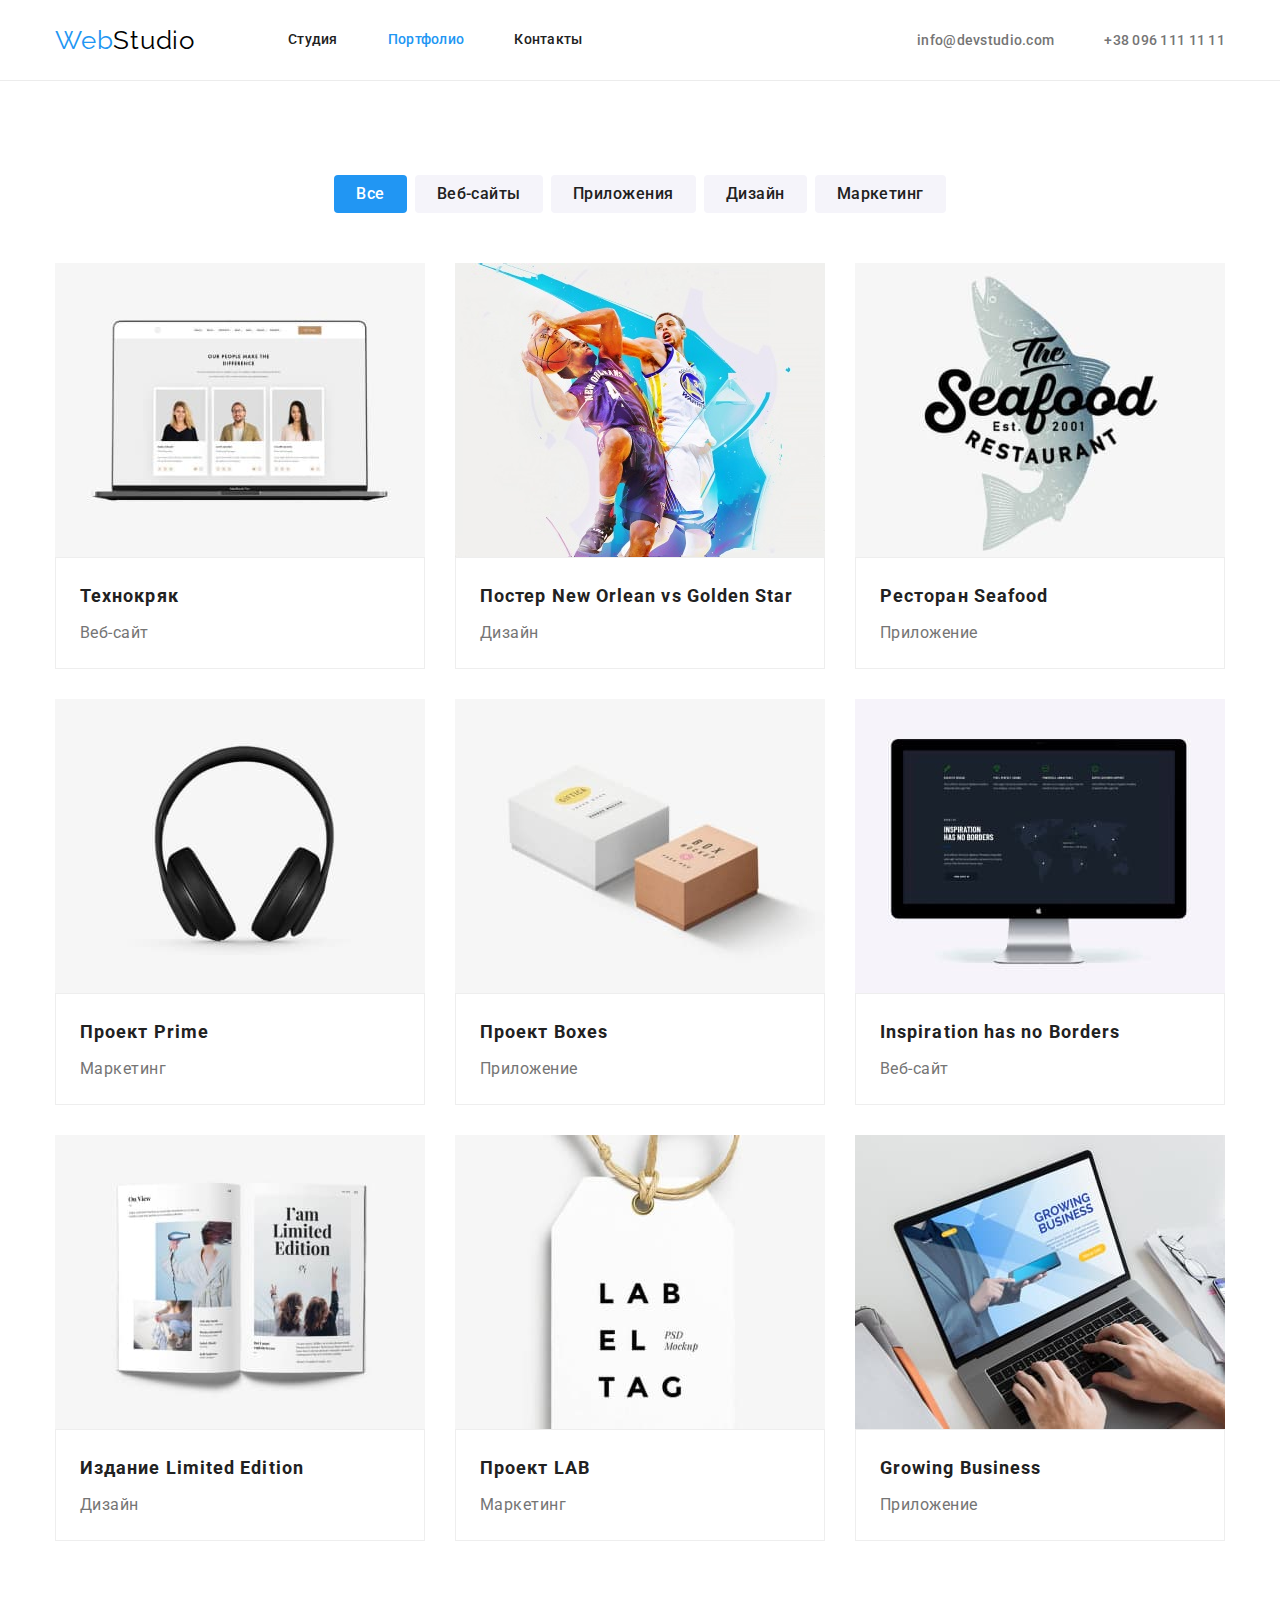
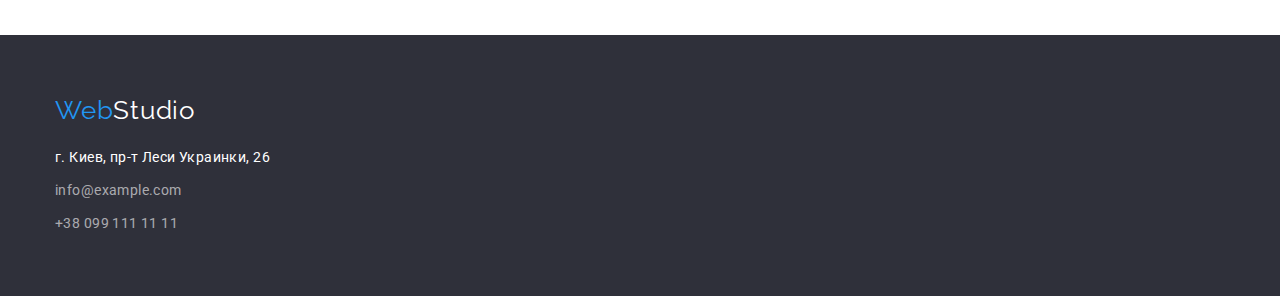
==== portfolio.html @ 43770d32 "start" ====
<!DOCTYPE html>
<html lang="ru">
  <head>
    <meta charset="UTF-8" />
    <meta http-equiv="X-UA-Compatible" content="IE=edge" />
    <meta name="viewport" content="width=device-width, initial-scale=1.0" />
    <title>Портфолио</title>
    <link rel="preconnect" href="https://fonts.googleapis.com" />
    <link rel="preconnect" href="https://fonts.gstatic.com" crossorigin />
    <link
      href="https://fonts.googleapis.com/css2?family=Raleway:wght@700&family=Roboto:wght@400;500;700;900&display=swap"
      rel="stylesheet"
    />
    <link
      rel="stylesheet"
      href="https://cdn.jsdelivr.net/npm/modern-normalize@1.1.0/modern-normalize.min.css"
    />
    <link rel="stylesheet" href="./css/styles.css" />
  </head>

  <body>
    <header class="header underline">
      <div class="conteiner header">
        <nav class="header-logo">
          <a lang="en" href="./index.html" class="logo link"
            >Web<span class="logo-ins">Studio</span></a
          >
          <ul class="site-nav list">
            <li class="item"><a class="link" href="./index.html">Студия</a></li>
            <li class="item"><a class="link current" href="./portfolio.html">Портфолио</a></li>
            <li class="item"><a class="link" href="">Контакты</a></li>
          </ul>
        </nav>
        <ul class="site-contact list">
          <li class="list">
            <a class="link" href="mailto:info@devstudio.com">info@devstudio.com</a>
          </li>
          <li class="list">
            <a class="link" href="tel:+380961111111">+38 096 111 11 11</a>
          </li>
        </ul>
      </div>
    </header>
    <main>
      <!-- секция портфолио фильтр -->
      <section class="section">
        <div class="conteiner">
          <h1 hidden>портфолио по категориям</h1>
          <ul class="portfolio-filter">
            <li class="list">
              <button class="portfolio-btn current-btn" type="button">Все</button>
            </li>
            <li class="list"><button class="portfolio-btn" type="button">Веб-сайты</button></li>
            <li class="list"><button class="portfolio-btn" type="button">Приложения</button></li>
            <li class="list"><button class="portfolio-btn" type="button">Дизайн</button></li>
            <li class="list"><button class="portfolio-btn" type="button">Маркетинг</button></li>
          </ul>

          <ul class="example-card">
            <li class="list">
              <a class="link" href="">
                <img
                  src="./images/portfolio/img-tekhnokr.jpg"
                  alt="образец сайта на ноутбуке"
                  width="370"
                  height="294"
                />
                <div class="example-name">
                  <h2 class="portfolio-title-text">Технокряк</h2>
                  <p class="portfolio-text">Веб-сайт</p>
                </div>
              </a>
            </li>
            <li class="list">
              <a class="link" href=""
                ><img
                  src="./images/portfolio/img-new-orlean.jpg"
                  alt="игра в баскетбол"
                  width="370"
                  height="294"
                />
                <div class="example-name">
                  <h2 class="portfolio-title-text">
                    Постер <span lang="en">New Orlean vs Golden Star</span>
                  </h2>
                  <p class="portfolio-text">Дизайн</p>
                </div>
              </a>
            </li>
            <li class="list">
              <a class="link" href="">
                <img
                  src="./images/portfolio/img-seafood.jpg"
                  alt="логотип ресторана с рыбой"
                  width="370"
                  height="294"
                />
                <div class="example-name">
                  <h2 class="portfolio-title-text">Ресторан <span lang="en">Seafood</span></h2>
                  <p class="portfolio-text">Приложение</p>
                </div>
              </a>
            </li>
            <li class="list">
              <a class="link" href="">
                <img
                  src="./images/portfolio/img-prime.jpg"
                  alt="фотография наушники"
                  width="370"
                  height="294"
                />
                <div class="example-name">
                  <h2 class="portfolio-title-text">Проект <span lang="en">Prime</span></h2>
                  <p class="portfolio-text">Маркетинг</p>
                </div>
              </a>
            </li>
            <li class="list">
              <a class="link" href="">
                <img
                  src="./images/portfolio/img-boxes.jpg"
                  alt="две коробки на столе"
                  width="370"
                  height="294"
                />
                <div class="example-name">
                  <h2 class="portfolio-title-text">Проект <span lang="en">Boxes</span></h2>
                  <p class="portfolio-text">Приложение</p>
                </div>
              </a>
            </li>
            <li class="list">
              <a class="link" href="">
                <img
                  src="./images/portfolio/img-inspiration.jpg"
                  alt="вид сайта на мониторе"
                  width="370"
                  height="294"
                />
                <div class="example-name">
                  <h2 class="portfolio-title-text" lang="en">Inspiration has no Borders</h2>
                  <p class="portfolio-text">Веб-сайт</p>
                </div>
              </a>
            </li>
            <li class="list">
              <a class="link" href="">
                <img
                  src="./images/portfolio/img-limit-edit.jpg"
                  alt="раскрытый журнал"
                  width="370"
                  height="294"
                />
                <div class="example-name">
                  <h2 class="portfolio-title-text">
                    Издание <span lang="en">Limited Edition</span>
                  </h2>
                  <p class="portfolio-text">Дизайн</p>
                </div>
              </a>
            </li>
            <li class="list">
              <a class="link" href="">
                <img
                  src="./images/portfolio/img-lab.jpg"
                  alt="фотография бирки"
                  width="370"
                  height="294"
                />
                <div class="example-name">
                  <h2 class="portfolio-title-text">Проект <span lang="en">LAB</span></h2>
                  <p class="portfolio-text">Маркетинг</p>
                </div>
              </a>
            </li>
            <li class="list">
              <a class="link" href="">
                <img
                  src="./images/portfolio/img-growing.jpg"
                  alt="просмотр сайта на ноутбуке"
                  width="370"
                  height="294"
                />
                <div class="example-name">
                  <h2 class="portfolio-title-text" lang="en">Growing Business</h2>
                  <p class="portfolio-text">Приложение</p>
                </div>
              </a>
            </li>
          </ul>
        </div>
      </section>
    </main>
    <footer class="footer">
      <div class="conteiner">
        <a lang="en" href="index.html" class="logo link logo-footer"
          >Web<span class="logo-ins-wt">Studio</span></a
        >
        <address class="footer-adress">
          <ul class="site-address">
            <li class="list address">
              <a
                class="link adr"
                href="https://goo.gl/maps/mTqveM3o7h9tDFsGA"
                target="_blank"
                rel="noopener noreferrer"
                >г. Киев, пр-т Леси Украинки, 26</a
              >
            </li>
            <li class="list">
              <a class="link" href="mailto:info@example.com">info@example.com</a>
            </li>
            <li class="list"><a class="link" href="tel:+380991111111">+38 099 111 11 11</a></li>
          </ul>
        </address>
      </div>
    </footer>
  </body>
</html>
---- css/styles.css ----
:root {
  --main-text-color: #212121;
  --text-color: #757575;
  --text-focus-color: #2196f3;
  --main-bg-color: #ffffff;
  --hero-bg-color: #2f303a;
  --team-bg-color: #f5f4fa;
  --footer-bg-color: #2f303a;
  --hero-btn-hover: #188ce8;
  --logo-color: #000000;
  --hero-underline: #ececec;
}
h1,
h2,
h3,
h4,
h5 {
  margin: 0;
}
ul {
  margin: 0;
  padding: 0;
}

p {
  margin: 0;
}
img {
  display: block;
  max-width: 100%;
  height: auto;
}

.conteiner {
  margin: 0 auto;
  width: 1200px;
  padding-left: 15px;
  padding-right: 15px;
}
.section {
  padding: 94px 0;
}
body {
  font-family: 'Roboto', sans-serif;
  color: var(--text-color);
  background-color: var(--main-bg-color);
  font-size: 14px;
}
.list {
  padding: 0;
  margin: 0;
  list-style: none;
}
.link {
  text-decoration: none;
  font-style: normal;
}
/* --------- Header section --------- */
.header.conteiner {
  display: flex;
  align-items: center;
}
.header-logo {
  display: flex;
  align-items: center;
}

.underline {
  border-bottom: 1px solid var(--hero-underline);
}
.logo {
  font-family: 'Raleway', sans-serif;
  color: var(--text-focus-color);
  font-size: 26px;
  line-height: 1.19;
  letter-spacing: 0.03em;
  margin-right: 93px;
}

.site-contact {
  margin-left: auto;
}

.logo-ins {
  color: var(--logo-color);
}
.site-nav {
  display: flex;
}

.site-nav .item:not(:last-child) {
  margin-right: 50px;
}

.site-nav .link {
  display: block;
  padding-top: 32px;
  padding-bottom: 32px;
  font-family: 'Roboto', sans-serif;
  font-weight: 500;
  line-height: 1.14;
  letter-spacing: 0.02em;
  color: var(--main-text-color);
}
.site-nav .link:hover,
.site-nav .link:focus {
  color: var(--text-focus-color);
}
.link.current {
  color: var(--text-focus-color);
}

.site-contact .link {
  font-weight: 500;
  font-size: 14px;
  line-height: 1.14;
  letter-spacing: 0.02em;
  color: var(--text-color);
}

.site-contact {
  display: flex;
}
.site-contact .list + .list {
  margin-left: 50px;
}

.site-contact .link:hover,
.site-contact .link:focus {
  color: var(--text-focus-color);
}
/* --------- Hero section --------- */
.hero {
  padding: 200px 0;
  text-align: center;
  max-width: 1600px;
  margin: 0 auto;
  background-color: var(--hero-bg-color);

  background-image: linear-gradient(rgba(47, 48, 58, 0.4), rgba(47, 48, 58, 0.4)),
    url(../images/bg-img.jpg);
  background-repeat: no-repeat;
  background-position: center;
  background-size: cover;
}
.hero-text {
  margin-top: 0;
  margin-bottom: 30px;
  font-size: 44px;
  line-height: 1.36;
  letter-spacing: 0.06em;
  text-transform: uppercase;
  color: var(--main-bg-color);
}

.hero-btn {
  display: inline;
  box-shadow: 0px 4px 4px rgba(0, 0, 0, 0.15);
  border: 0;
  border-radius: 4px;
  padding: 10px 32px 10px 32px;
  cursor: pointer;
  font-family: inherit;
  font-weight: 700;
  font-size: 16px;
  line-height: 1.88;
  letter-spacing: 0.06em;
  background-color: var(--text-focus-color);
  color: var(--main-bg-color);
}

.hero-btn:hover,
.hero-btn:focus {
  background-color: var(--hero-btn-hover);
}
/* --------- Особенности section --------- */
.section-title-text {
  font-size: 14px;
  line-height: 1.14;
  letter-spacing: 0.03em;
  text-transform: uppercase;

  color: var(--main-text-color);
}
.specs {
  display: flex;
}
.specs .list:not(:last-child) {
  margin-right: 30px;
}
.section-text {
  font-size: 14px;
  line-height: 1.71;
  letter-spacing: 0.03em;
  margin-top: 10px;
  margin-bottom: 0;
}
/* --------- чем мы занимаемся section --------- */
.section-main-text {
  margin-bottom: 50px;
  text-align: center;
  font-size: 36px;
  line-height: 1.17;
  letter-spacing: 0.03em;
  color: var(--main-text-color);
}
.section.our-works {
  padding-top: 0%;
}
.work-example {
  display: flex;
  justify-content: space-between;
}

/* --------- наша команда section --------- */
.section-team {
  background-color: var(--team-bg-color);
}
.workers-name {
  padding-top: 30px;
  padding-bottom: 30px;
  background-color: var(--main-bg-color);
  text-align: center;
  border-radius: 0px 0px 4px 4px;
}

.team-name {
  font-weight: 500;
  font-size: 16px;
  line-height: 1.19;
  letter-spacing: 0.03em;
  color: var(--main-text-color);
  margin-bottom: 9px;
}
.team-prof {
  font-size: 16px;
  line-height: 1.19;
  letter-spacing: 0.03em;
  margin-bottom: 16px;
}
.workers-cards {
  display: flex;
  justify-content: space-between;
}
.conteiner-workers {
  width: 270px;
  box-shadow: 0px 1px 3px rgba(0, 0, 0, 0.12), 0px 1px 1px rgba(0, 0, 0, 0.14),
    0px 2px 1px rgba(0, 0, 0, 0.2);
  border-radius: 0px 0px 4px 4px;
}
.conteiner-team {
  padding-bottom: 94px;
}
.workers-social-list {
  display: flex;
  justify-content: center;
  background-color: transparent;
}
.workers-social-item + .workers-social-item {
  margin-left: 10px;
}
.workers-social-link {
  width: 44px;
  height: 44px;
  border-radius: 50%;
  display: block;
  background-color: tomato;
}

/* --------- footer section --------- */
.logo-ins-wt {
  color: var(--main-bg-color);
}
.footer {
  padding: 60px 0;
  background-color: var(--footer-bg-color);
}
.footer-adress {
  font-style: normal;
  margin-top: 20px;
}
.site-address .link {
  font-size: 14px;
  line-height: 1.71;
  letter-spacing: 0.03em;
  color: rgba(255, 255, 255, 0.6);
}
.site-address .link:hover,
.site-address .link:focus {
  color: var(--text-focus-color);
}
.site-address .adr {
  color: var(--main-bg-color);
}
.logo-footer {
  display: inline-block;
  margin-right: 0;
}

.site-address .list {
  display: block;
}
.site-address .list:not(:last-child) {
  margin-bottom: 9px;
}

/* --------- СТРАНИЦА ПОРТФОЛИО --------- */

.portfolio-btn {
  cursor: pointer;
  padding: 6px 22px;
  border-radius: 4px;
  border: 0;
  font-family: inherit;
  font-weight: 500;
  font-size: 16px;
  line-height: 1.625;
  letter-spacing: 0.03em;
  color: var(--main-text-color);
  background-color: var(--team-bg-color);
}
.current-btn {
  color: var(--main-bg-color);
  background-color: var(--text-focus-color);
}

.portfolio-btn:hover,
.portfolio-btn:focus {
  color: var(--main-bg-color);
  background-color: var(--text-focus-color);
}

.portfolio-filter .list:not(:last-child) {
  margin-right: 8px;
}

.portfolio-filter {
  display: flex;
  justify-content: center;
}
.example-card {
  display: flex;
  flex-wrap: wrap;
  margin-top: 50px;
}

.example-card .list {
  margin-right: 30px;
  margin-bottom: 30px;
}
.example-name {
  border: 1px solid #eeeeee;
  padding: 20px 24px;
}
.example-card .list:nth-child(3n) {
  margin-right: 0;
}
.example-card .list:nth-last-child(-n + 3) {
  margin-bottom: 0;
}

.portfolio-title-text {
  font-weight: 700;
  font-size: 18px;
  line-height: 2;
  letter-spacing: 0.06em;
  color: var(--main-text-color);
}

.portfolio-text {
  font-size: 16px;
  line-height: 1.88;
  letter-spacing: 0.03em;
  color: var(--text-color);
  margin-top: 4px;
}

.conteiner-example {
  margin-top: 56px;
  padding-bottom: 94px;
}
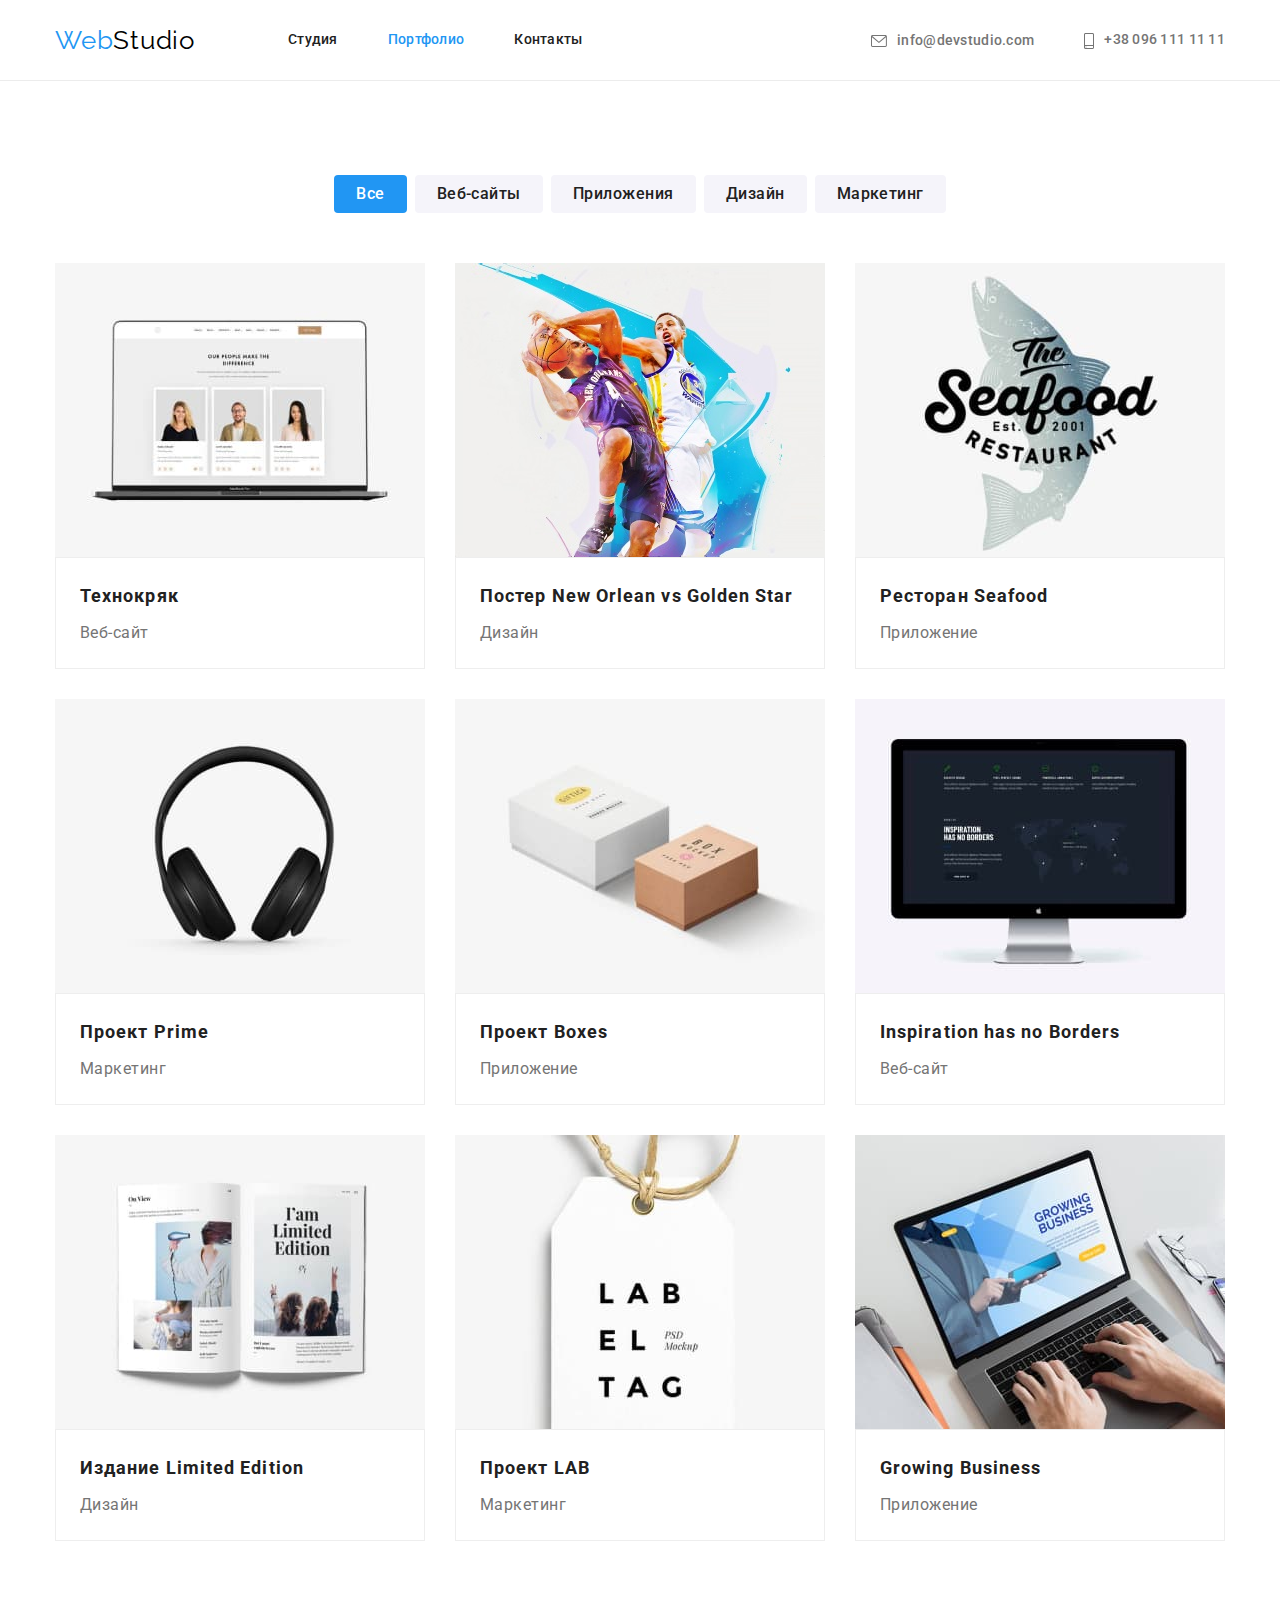
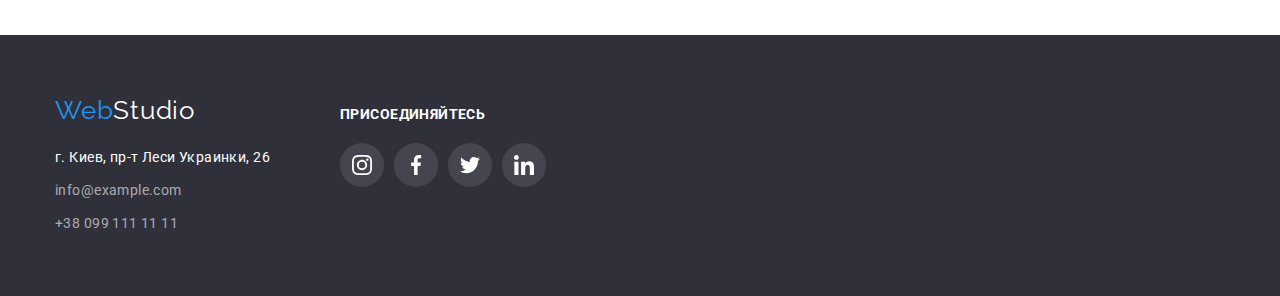
==== commit 4f187b5e: "final to check" ====
--- a/portfolio.html
+++ b/portfolio.html
@@ -31,12 +31,21 @@
             <li class="item"><a class="link" href="">Контакты</a></li>
           </ul>
         </nav>
+
         <ul class="site-contact list">
           <li class="list">
-            <a class="link" href="mailto:info@devstudio.com">info@devstudio.com</a>
+            <a class="link" href="mailto:info@devstudio.com"
+              ><svg class="contact-logo" width="16" height="12">
+                <use href="./images/icons.svg#icon-mail-logo" /></svg
+              >info@devstudio.com</a
+            >
           </li>
           <li class="list">
-            <a class="link" href="tel:+380961111111">+38 096 111 11 11</a>
+            <a class="link" href="tel:+380961111111"
+              ><svg class="contact-logo" width="10" height="16">
+                <use href="./images/icons.svg#icon-logo-smartphone" /></svg
+              >+38 096 111 11 11</a
+            >
           </li>
         </ul>
       </div>
@@ -192,27 +201,62 @@
       </section>
     </main>
     <footer class="footer">
-      <div class="conteiner">
-        <a lang="en" href="index.html" class="logo link logo-footer"
-          >Web<span class="logo-ins-wt">Studio</span></a
-        >
-        <address class="footer-adress">
-          <ul class="site-address">
-            <li class="list address">
-              <a
-                class="link adr"
-                href="https://goo.gl/maps/mTqveM3o7h9tDFsGA"
-                target="_blank"
-                rel="noopener noreferrer"
-                >г. Киев, пр-т Леси Украинки, 26</a
-              >
-            </li>
-            <li class="list">
-              <a class="link" href="mailto:info@example.com">info@example.com</a>
-            </li>
-            <li class="list"><a class="link" href="tel:+380991111111">+38 099 111 11 11</a></li>
-          </ul>
-        </address>
+      <div class="conteiner footer-site">
+        <div class="footer-main">
+          <a lang="en" href="index.html" class="logo link logo-footer"
+            >Web<span class="logo-ins-wt">Studio</span></a
+          >
+          <address class="footer-adress">
+            <ul class="site-address">
+              <li class="list address">
+                <a
+                  class="link adr"
+                  href="https://goo.gl/maps/mTqveM3o7h9tDFsGA"
+                  target="_blank"
+                  rel="noopener noreferrer"
+                  >г. Киев, пр-т Леси Украинки, 26</a
+                >
+              </li>
+              <li class="list">
+                <a class="link" href="mailto:info@example.com">info@example.com</a>
+              </li>
+              <li class="list"><a class="link" href="tel:+380991111111">+38 099 111 11 11</a></li>
+            </ul>
+          </address>
+        </div>
+        <div class="connect-link">
+          <h3 class="connect-title">присоединяйтесь</h3>
+          <ul class="social-list list">
+            <li class="social-item">
+              <a class="social-link link footer-link" href="">
+                <svg class="workers-social-icon" width="20" height="20">
+                  <use href="./images/icons.svg#icon-instagram" />
+                </svg>
+              </a>
+            </li>
+            <li class="social-item">
+              <a class="social-link link footer-link" href="">
+                <svg class="workers-social-icon" width="20" height="20">
+                  <use href="./images/icons.svg#icon-facebook" />
+                </svg>
+              </a>
+            </li>
+            <li class="social-item">
+              <a class="social-link link footer-link" href="">
+                <svg class="workers-social-icon" width="20" height="20">
+                  <use href="./images/icons.svg#icon-twitter" />
+                </svg>
+              </a>
+            </li>
+            <li class="social-item">
+              <a class="social-link link footer-link" href="">
+                <svg class="workers-social-icon" width="20" height="20">
+                  <use href="./images/icons.svg#icon-linkedin" />
+                </svg>
+              </a>
+            </li>
+          </ul>
+        </div>
       </div>
     </footer>
   </body>
--- a/css/styles.css
+++ b/css/styles.css
@@ -120,6 +120,7 @@
 
 .site-contact {
   display: flex;
+  align-items: center;
 }
 .site-contact .list + .list {
   margin-left: 50px;
@@ -128,6 +129,12 @@
 .site-contact .link:hover,
 .site-contact .link:focus {
   color: var(--text-focus-color);
+}
+.contact-logo {
+  vertical-align: middle;
+  fill: currentcolor;
+  margin-right: 10px;
+  text-align: center;
 }
 /* --------- Hero section --------- */
 .hero {
@@ -175,6 +182,7 @@
 }
 /* --------- Особенности section --------- */
 .section-title-text {
+  margin-top: 30px;
   font-size: 14px;
   line-height: 1.14;
   letter-spacing: 0.03em;
@@ -185,6 +193,16 @@
 .specs {
   display: flex;
 }
+.specs-item {
+  width: 270px;
+  height: 120px;
+  background: var(--team-bg-color);
+  border-radius: 4px;
+  display: flex;
+  align-items: center;
+  justify-content: center;
+}
+
 .specs .list:not(:last-child) {
   margin-right: 30px;
 }
@@ -251,22 +269,73 @@
 .conteiner-team {
   padding-bottom: 94px;
 }
-.workers-social-list {
+.social-list {
   display: flex;
   justify-content: center;
   background-color: transparent;
 }
-.workers-social-item + .workers-social-item {
+.social-item + .social-item {
   margin-left: 10px;
 }
-.workers-social-link {
+.social-link {
   width: 44px;
   height: 44px;
   border-radius: 50%;
-  display: block;
-  background-color: tomato;
-}
-
+  display: flex;
+  align-items: center;
+  justify-content: center;
+  background-color: var(--main-bg-color);
+  color: #afb1b8;
+}
+.workers-social-icon {
+  fill: currentColor;
+}
+.social-link:hover,
+.social-link:focus {
+  background-color: #2196f3;
+  color: var(--main-bg-color);
+}
+
+/* --------- наши клиенты section --------- */
+.clients-title {
+  font-weight: 700;
+  font-size: 36px;
+  line-height: 1.67;
+  text-align: center;
+  letter-spacing: 0.03em;
+  color: var(--main-text-color);
+  margin-bottom: 50px;
+}
+.clients-list {
+  display: flex;
+  justify-content: center;
+  background-color: transparent;
+}
+.clients-item + .clients-item {
+  margin-left: 30px;
+}
+.clients-item {
+  width: 170px;
+  height: 92px;
+  align-items: center;
+}
+.clients-link {
+  width: 170px;
+  height: 92px;
+  border: 1px solid;
+  border-radius: 4px;
+  display: flex;
+  align-items: center;
+  justify-content: center;
+  color: #afb1b8;
+}
+.clients-icon {
+  fill: currentColor;
+}
+.clients-link:hover,
+.clients-link:focus {
+  color: var(--text-focus-color);
+}
 /* --------- footer section --------- */
 .logo-ins-wt {
   color: var(--main-bg-color);
@@ -296,16 +365,41 @@
   display: inline-block;
   margin-right: 0;
 }
-
 .site-address .list {
   display: block;
 }
 .site-address .list:not(:last-child) {
   margin-bottom: 9px;
 }
+.footer-site {
+  display: flex;
+}
+.connect-link {
+  margin-left: 70px;
+}
+.connect-title {
+  margin-top: 12px;
+  margin-bottom: 20px;
+  font-weight: 700;
+  font-size: 14px;
+  line-height: 1.14;
+  letter-spacing: 0.03em;
+  text-transform: uppercase;
+  color: var(--main-bg-color);
+}
+.footer-link {
+  background-color: rgba(255, 255, 255, 0.1);
+  color: var(--main-bg-color);
+}
+.footer-link:hover,
+.footer-link:focus {
+  background-color: var(--text-focus-color);
+}
 
 /* --------- СТРАНИЦА ПОРТФОЛИО --------- */
-
+.portfolio-filter .list {
+  border-radius: 4px;
+}
 .portfolio-btn {
   cursor: pointer;
   padding: 6px 22px;
@@ -328,10 +422,17 @@
 .portfolio-btn:focus {
   color: var(--main-bg-color);
   background-color: var(--text-focus-color);
+  box-shadow: 0px 3px 1px rgba(0, 0, 0, 0.1), 0px 1px 2px rgba(0, 0, 0, 0.08),
+    0px 2px 2px rgba(0, 0, 0, 0.12);
 }
 
 .portfolio-filter .list:not(:last-child) {
   margin-right: 8px;
+}
+
+.example-card .list:hover {
+  box-shadow: 0px 1px 1px rgba(0, 0, 0, 0.12), 0px 4px 4px rgba(0, 0, 0, 0.06),
+    1px 4px 6px rgba(0, 0, 0, 0.16);
 }
 
 .portfolio-filter {
